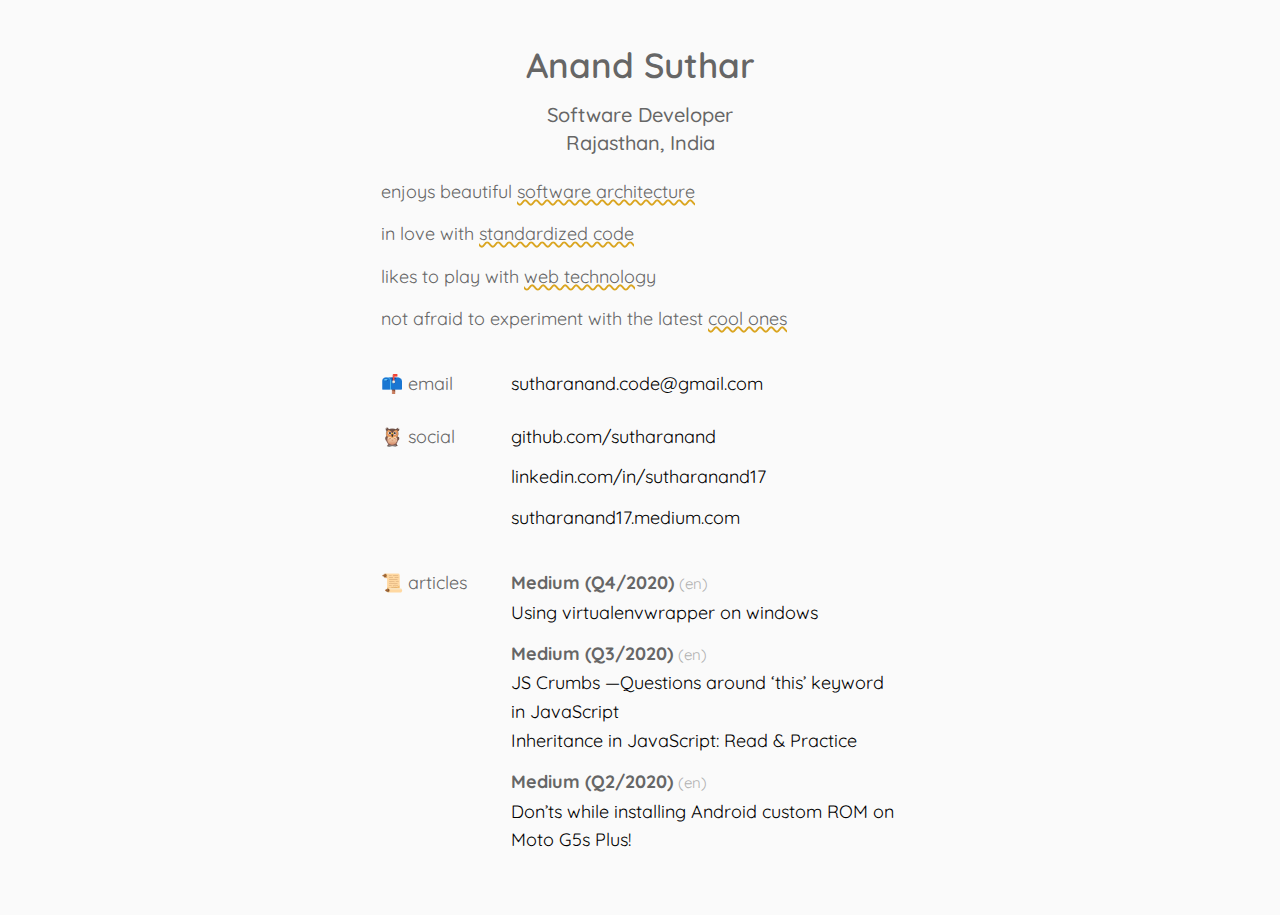
==== index.html @ a816fac9 "Update format" ====
<html lang="en">
  <head>
    <meta charset="UTF-8" />
    <meta http-equiv="X-UA-Compatible" content="IE=edge" />
    <meta name="viewport" content="width=device-width, initial-scale=1.0" />
    <meta
      name="description"
      content="I'm a software developer from India and like to build stuff with new technologies"
    />
    <title>Anand Suthar, Software Developer, India</title>
    <link rel="canonical" href="https://sutharanand.github.io" />
    <style>
      * {
        margin: 0;
        padding: 0;
        box-sizing: border-box;
      }
      html {
        height: 100%;
      }
      body {
        font-family: Quicksand, sans-serif;
        background: #fafafafa;
        color: #666;
        font-size: 18px;
        line-height: 1.6em;
        min-height: 100%;
      }
      .centered {
        text-align: center;
      }
      .main {
        max-width: 550px;
        margin: 0 auto;
        padding: 3rem 1rem;
      }
      h1 {
        font-size: 35px;
        font-weight: 600;
        margin-bottom: 0.5em;
        line-height: 1em;
      }
      h2 {
        margin-bottom: 20px;
        font-size: 20px;
        font-weight: 500;
      }
      ul {
        list-style: none;
        margin-bottom: 2em;
      }
      ul li {
        margin-bottom: 0.75em;
      }
      a {
        color: #000;
        text-decoration: none;
      }
      a:hover {
        text-decoration: underline;
        text-decoration-color: goldenrod;
        text-decoration-thickness: 2px;
      }
      em {
        font-style: normal;
        text-decoration: underline;
        text-decoration-color: goldenrod;
        text-decoration-style: dotted;
        text-decoration-style: wavy;
        text-decoration-thickness: 2px;
      }
      dl {
        display: grid;
        grid-template-columns: 1fr 3fr;
        grid-row-gap: 1.5rem;
        width: 100%;
      }
      p {
        margin-bottom: 0.75rem;
      }
      strong small {
        font-weight: normal;
        opacity: 0.5;
      }
      @media (max-width: 400px) {
        dl {
          display: block;
        }
        dt {
          font-weight: bold;
          margin-bottom: 1rem;
          font-size: 1.3rem;
        }
        dd {
          margin-bottom: 2.5em;
        }
      }
    </style>
  </head>
  <body>
    <div class="main">
      <h1 class="centered" title="Name">Anand Suthar</h1>
      <h2 class="centered" title="Role">Software Developer<br />Rajasthan, India</h2>
      <ul title="Something about me">
        <li>enjoys beautiful <em>software architecture</em></li>
        <li>in love with <em>standardized code</em></li>
        <li>likes to play with <em>web technology</em></li>
        <li>not afraid to experiment with the latest <em>cool ones</em></li>
      </ul>
      <dl>
        <dt title="email">📫 email</dt>
        <dd>
          <script type="text/javascript">
            var x =
              'function f(x,y){var i,o="",l=x.length;for(i= 0;i<l;i++){if(i>120+y)y*=2;y%=127;o += String.fromCharCode(x.charCodeAt(i) ^ y++);}return o;}' +
              'f(unescape("%1C%16%19%0E%11%18%10t/uqmqckf%21-7m-f%7Duw/1yt%7F%7Blv%20hiiv%7ER@LBJA%08DGMOkK@OF%5C%1FQ%5CY%17%16CQMV%5E%01%1F%7DP./%27%200e1.%3C%21j%26%29op%3C%25%25%3A2%264866%3Dt839%3B%1F%07%0C%03%0A%08K%05%08%05UE%0ARJGT@J"),120);';
            console.log(x);
            while ((x = eval(x)));
          </script>
        </dd>
        <dt title="social">🦉 social</dt>
        <dd>
          <p>
            <a href="https://github.com/sutharanand" title="github">github.com/sutharanand</a>
          </p>
          <p>
            <a href="https://www.linkedin.com/in/sutharanand17/"
              title="LinkedIn">linkedin.com/in/sutharanand17</a
            >
          </p>
          <p>
            <a href=" https://sutharanand17.medium.com/"
              title="Medium">sutharanand17.medium.com</a
            >
          </p>
        </dd>
        <dt title="articles">📜 articles</dt>
        <dd>
          <p>
            <strong>Medium (Q4/2020) <small>(en)</small> </strong>
            <br />
            <a
              href="https://sutharanand17.medium.com/using-virtualenvwrapper-on-windows-f4a691458f23"
              >Using virtualenvwrapper on windows</a
            >
          </p>
          <p>
            <strong>Medium (Q3/2020) <small>(en)</small> </strong>
            <br />
            <a
              href="https://sutharanand17.medium.com/js-crumbs-the-this-64768823fd47"
              >JS Crumbs —Questions around ‘this’ keyword in JavaScript</a
            >
            <br />
            <a
              href="https://sutharanand17.medium.com/inheritance-in-javascript-read-practice-56813e93ebb0"
              >Inheritance in JavaScript: Read & Practice</a
            >
          </p>
          <p>
            <strong>Medium (Q2/2020) <small>(en)</small> </strong>
            <br />
            <a
              href="https://sutharanand17.medium.com/donts-while-installing-custom-rom-on-moto-g5s-plus-5a1a1a928506"
              >Don’ts while installing Android custom ROM on Moto G5s Plus!</a
            >
          </p>
        </dd>
      </dl>
    </div>

    <link rel="preconnect" href="https://fonts.gstatic.com" />
    <link
      href="https://fonts.googleapis.com/css2?family=Quicksand:wght@400;500&display=swap"
      rel="stylesheet"
    />
  </body>
</html>
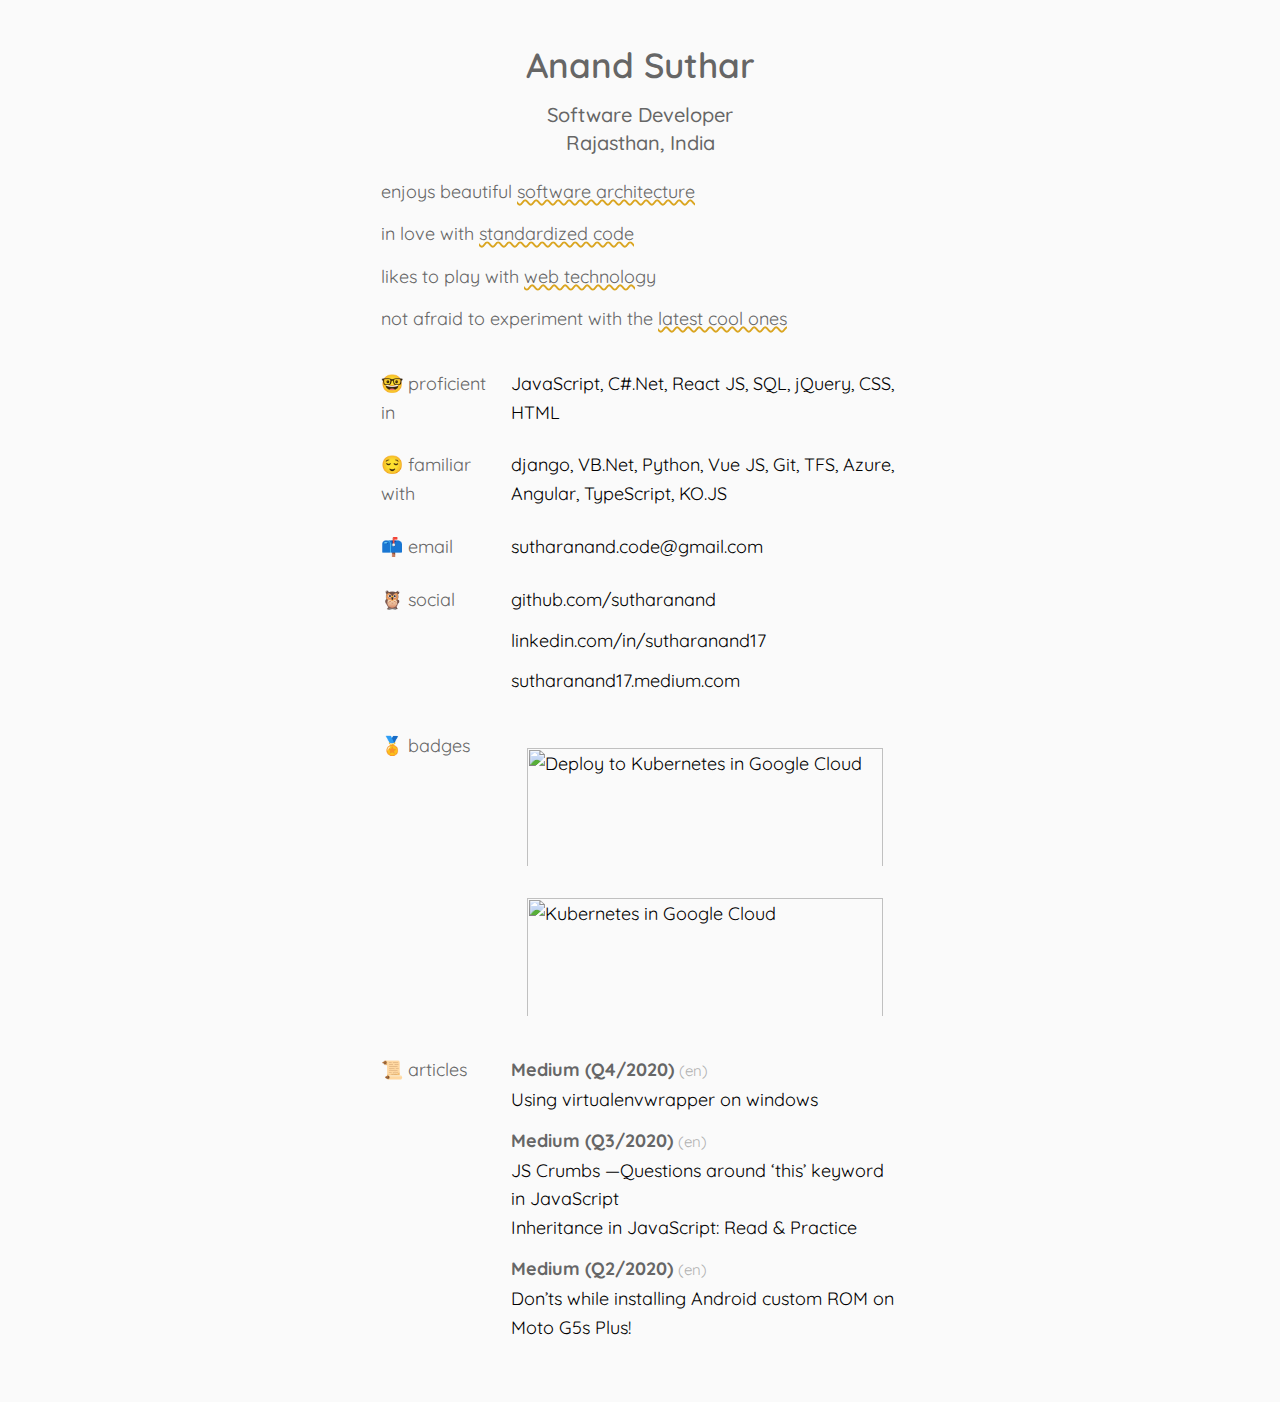
==== commit cbb90e41: "Add badges and tech" ====
--- a/index.html
+++ b/index.html
@@ -75,12 +75,21 @@
         grid-row-gap: 1.5rem;
         width: 100%;
       }
+      dl dt {
+        margin-right: 1rem;
+      }
       p {
         margin-bottom: 0.75rem;
       }
       strong small {
         font-weight: normal;
         opacity: 0.5;
+      }
+      .badges img {
+        height: 150px;
+        object-fit: contain;
+        width: 100%;
+        padding: 1rem;
       }
       @media (max-width: 400px) {
         dl {
@@ -93,6 +102,9 @@
         }
         dd {
           margin-bottom: 2.5em;
+        }
+        dl dt {
+          margin-right: auto;
         }
       }
     </style>
@@ -100,14 +112,79 @@
   <body>
     <div class="main">
       <h1 class="centered" title="Name">Anand Suthar</h1>
-      <h2 class="centered" title="Role">Software Developer<br />Rajasthan, India</h2>
+      <h2 class="centered" title="Role">
+        Software Developer<br />Rajasthan, India
+      </h2>
       <ul title="Something about me">
         <li>enjoys beautiful <em>software architecture</em></li>
         <li>in love with <em>standardized code</em></li>
         <li>likes to play with <em>web technology</em></li>
-        <li>not afraid to experiment with the latest <em>cool ones</em></li>
+        <li>not afraid to experiment with the <em>latest cool ones</em></li>
       </ul>
       <dl>
+        <dt title="proficient in">🤓 proficient in</dt>
+        <dd>
+          <div>
+            <a
+              target="_blank"
+              href="https://developer.mozilla.org/en-US/docs/Web/JavaScript"
+              >JavaScript,
+            </a>
+            <a
+              target="_blank"
+              href="https://en.wikipedia.org/wiki/C_Sharp_(programming_language)"
+              >C#.Net,
+            </a>
+            <a target="_blank" href="https://reactjs.org/">React JS, </a>
+            <a target="_blank" href="https://en.wikipedia.org/wiki/SQL"
+              >SQL,
+            </a>
+            <a target="_blank" href="https://api.jquery.com/">jQuery, </a>
+            <a target="_blank" href="https://en.wikipedia.org/wiki/CSS"
+              >CSS,
+            </a>
+            <a
+              target="_blank"
+              href="https://developer.mozilla.org/en-US/docs/Web/HTML"
+              >HTML</a
+            >
+          </div>
+        </dd>
+        <dt title="familiar with">😌 familiar with</dt>
+        <dd>
+          <div>
+            <a target="_blank" href="https://www.djangoproject.com/"
+              >django,
+            </a>
+            <a
+              target="_blank"
+              href="https://en.wikipedia.org/wiki/Visual_Basic_.NET"
+              >VB.Net,
+            </a>
+            <a
+              target="_blank"
+              href="https://en.wikipedia.org/wiki/Python_(programming_language)"
+              >Python,
+            </a>
+            <a target="_blank" href="https://vuejs.org/">Vue JS, </a>
+            <a target="_blank" href="https://en.wikipedia.org/wiki/Git"
+              >Git,
+            </a>
+            <a
+              target="_blank"
+              href="https://en.wikipedia.org/wiki/Azure_DevOps_Server"
+              >TFS,
+            </a>
+            <a target="_blank" href="https://azure.microsoft.com/en-in/"
+              >Azure,
+            </a>
+            <a target="_blank" href="https://angular.io/">Angular, </a>
+            <a target="_blank" href="https://www.typescriptlang.org/"
+              >TypeScript,
+            </a>
+            <a target="_blank" href="https://knockoutjs.com/">KO.JS</a>
+          </div>
+        </dd>
         <dt title="email">📫 email</dt>
         <dd>
           <script type="text/javascript">
@@ -121,18 +198,45 @@
         <dt title="social">🦉 social</dt>
         <dd>
           <p>
-            <a href="https://github.com/sutharanand" title="github">github.com/sutharanand</a>
-          </p>
-          <p>
-            <a href="https://www.linkedin.com/in/sutharanand17/"
-              title="LinkedIn">linkedin.com/in/sutharanand17</a
-            >
-          </p>
-          <p>
-            <a href=" https://sutharanand17.medium.com/"
-              title="Medium">sutharanand17.medium.com</a
-            >
-          </p>
+            <a href="https://github.com/sutharanand" title="github"
+              >github.com/sutharanand</a
+            >
+          </p>
+          <p>
+            <a
+              href="https://www.linkedin.com/in/sutharanand17/"
+              title="LinkedIn"
+              >linkedin.com/in/sutharanand17</a
+            >
+          </p>
+          <p>
+            <a href=" https://sutharanand17.medium.com/" title="Medium"
+              >sutharanand17.medium.com</a
+            >
+          </p>
+        </dd>
+        <dt title="badges">🏅 badges</dt>
+        <dd class="badges">
+          <a
+            href="https://www.qwiklabs.com/public_profiles/1dee711c-a137-44fe-b484-a309179e481e"
+            title="Deploy to Kubernetes in Google Cloud"
+          >
+            <img
+              src="https://cdn.qwiklabs.com/PQNx2ZWzsymDLNMYVZgXVTOixmLXKgXS4S7cB5aHesY%3D"
+              alt="Deploy to Kubernetes in Google Cloud"
+              srcset=""
+            />
+          </a>
+          <a
+            href="https://www.qwiklabs.com/public_profiles/1dee711c-a137-44fe-b484-a309179e481e"
+            title="Kubernetes in Google Cloud"
+          >
+            <img
+              src="https://cdn.qwiklabs.com/t0mAYb9dBpyuPWwHBFQSo2aYPkq3SwYA3%2FaR51UWM94%3D"
+              alt="Kubernetes in Google Cloud"
+              srcset=""
+            />
+          </a>
         </dd>
         <dt title="articles">📜 articles</dt>
         <dd>
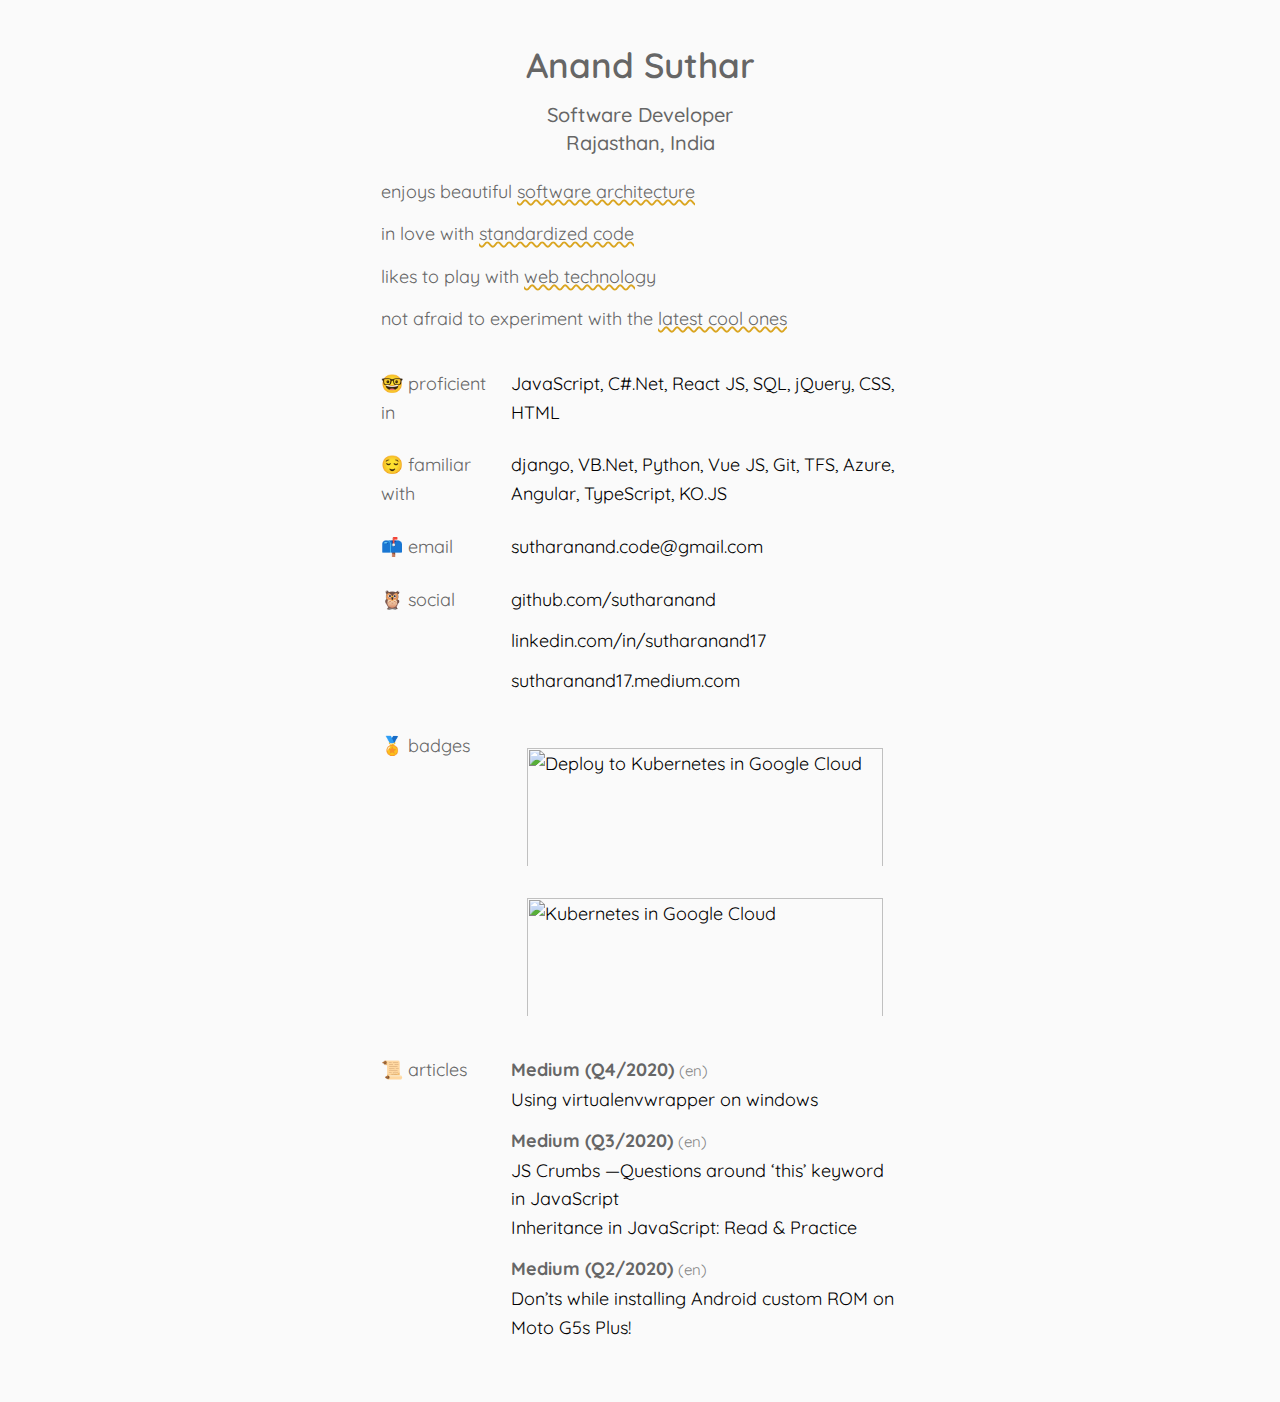
==== commit 41ad265c: "Updating the anchors and styles" ====
--- a/index.html
+++ b/index.html
@@ -83,7 +83,7 @@
       }
       strong small {
         font-weight: normal;
-        opacity: 0.5;
+        opacity: 0.8;
       }
       .badges img {
         height: 150px;
@@ -198,19 +198,26 @@
         <dt title="social">🦉 social</dt>
         <dd>
           <p>
-            <a href="https://github.com/sutharanand" title="github"
+            <a
+              target="_blank"
+              href="https://github.com/sutharanand"
+              title="github"
               >github.com/sutharanand</a
             >
           </p>
           <p>
             <a
+              target="_blank"
               href="https://www.linkedin.com/in/sutharanand17/"
               title="LinkedIn"
               >linkedin.com/in/sutharanand17</a
             >
           </p>
           <p>
-            <a href=" https://sutharanand17.medium.com/" title="Medium"
+            <a
+              target="_blank"
+              href=" https://sutharanand17.medium.com/"
+              title="Medium"
               >sutharanand17.medium.com</a
             >
           </p>
@@ -218,6 +225,7 @@
         <dt title="badges">🏅 badges</dt>
         <dd class="badges">
           <a
+            target="_blank"
             href="https://www.qwiklabs.com/public_profiles/1dee711c-a137-44fe-b484-a309179e481e"
             title="Deploy to Kubernetes in Google Cloud"
           >
@@ -228,6 +236,7 @@
             />
           </a>
           <a
+            target="_blank"
             href="https://www.qwiklabs.com/public_profiles/1dee711c-a137-44fe-b484-a309179e481e"
             title="Kubernetes in Google Cloud"
           >
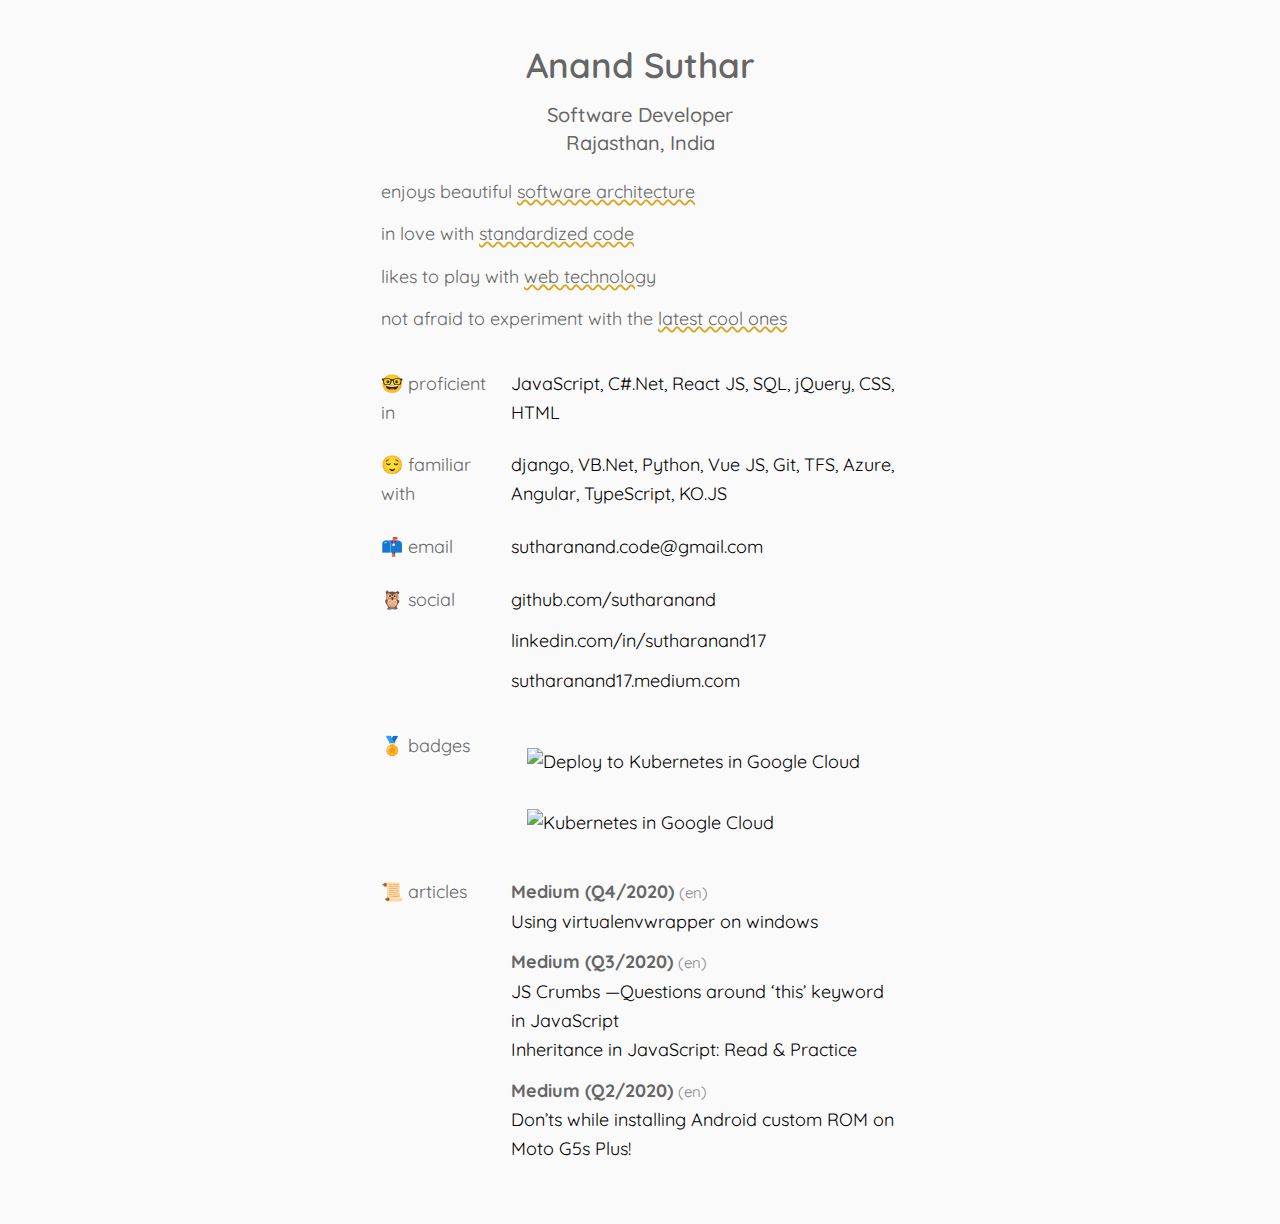
==== commit 90e48fc9: "Lighthouse fixes" ====
--- a/index.html
+++ b/index.html
@@ -1,3 +1,4 @@
+<!DOCTYPE html>
 <html lang="en">
   <head>
     <meta charset="UTF-8" />
@@ -126,24 +127,37 @@
         <dd>
           <div>
             <a
+              rel="noopener"
               target="_blank"
               href="https://developer.mozilla.org/en-US/docs/Web/JavaScript"
               >JavaScript,
             </a>
             <a
+              rel="noopener"
               target="_blank"
               href="https://en.wikipedia.org/wiki/C_Sharp_(programming_language)"
               >C#.Net,
             </a>
-            <a target="_blank" href="https://reactjs.org/">React JS, </a>
-            <a target="_blank" href="https://en.wikipedia.org/wiki/SQL"
+            <a rel="noopener" target="_blank" href="https://reactjs.org/"
+              >React JS,
+            </a>
+            <a
+              rel="noopener"
+              target="_blank"
+              href="https://en.wikipedia.org/wiki/SQL"
               >SQL,
             </a>
-            <a target="_blank" href="https://api.jquery.com/">jQuery, </a>
-            <a target="_blank" href="https://en.wikipedia.org/wiki/CSS"
+            <a rel="noopener" target="_blank" href="https://api.jquery.com/"
+              >jQuery,
+            </a>
+            <a
+              rel="noopener"
+              target="_blank"
+              href="https://en.wikipedia.org/wiki/CSS"
               >CSS,
             </a>
             <a
+              rel="noopener"
               target="_blank"
               href="https://developer.mozilla.org/en-US/docs/Web/HTML"
               >HTML</a
@@ -153,36 +167,57 @@
         <dt title="familiar with">😌 familiar with</dt>
         <dd>
           <div>
-            <a target="_blank" href="https://www.djangoproject.com/"
+            <a
+              rel="noopener"
+              target="_blank"
+              href="https://www.djangoproject.com/"
               >django,
             </a>
             <a
+              rel="noopener"
               target="_blank"
               href="https://en.wikipedia.org/wiki/Visual_Basic_.NET"
               >VB.Net,
             </a>
             <a
+              rel="noopener"
               target="_blank"
               href="https://en.wikipedia.org/wiki/Python_(programming_language)"
               >Python,
             </a>
-            <a target="_blank" href="https://vuejs.org/">Vue JS, </a>
-            <a target="_blank" href="https://en.wikipedia.org/wiki/Git"
+            <a rel="noopener" target="_blank" href="https://vuejs.org/"
+              >Vue JS,
+            </a>
+            <a
+              rel="noopener"
+              target="_blank"
+              href="https://en.wikipedia.org/wiki/Git"
               >Git,
             </a>
             <a
+              rel="noopener"
               target="_blank"
               href="https://en.wikipedia.org/wiki/Azure_DevOps_Server"
               >TFS,
             </a>
-            <a target="_blank" href="https://azure.microsoft.com/en-in/"
+            <a
+              rel="noopener"
+              target="_blank"
+              href="https://azure.microsoft.com/en-in/"
               >Azure,
             </a>
-            <a target="_blank" href="https://angular.io/">Angular, </a>
-            <a target="_blank" href="https://www.typescriptlang.org/"
+            <a rel="noopener" target="_blank" href="https://angular.io/"
+              >Angular,
+            </a>
+            <a
+              rel="noopener"
+              target="_blank"
+              href="https://www.typescriptlang.org/"
               >TypeScript,
             </a>
-            <a target="_blank" href="https://knockoutjs.com/">KO.JS</a>
+            <a rel="noopener" target="_blank" href="https://knockoutjs.com/"
+              >KO.JS</a
+            >
           </div>
         </dd>
         <dt title="email">📫 email</dt>
@@ -199,6 +234,7 @@
         <dd>
           <p>
             <a
+              rel="noopener"
               target="_blank"
               href="https://github.com/sutharanand"
               title="github"
@@ -207,6 +243,7 @@
           </p>
           <p>
             <a
+              rel="noopener"
               target="_blank"
               href="https://www.linkedin.com/in/sutharanand17/"
               title="LinkedIn"
@@ -215,6 +252,7 @@
           </p>
           <p>
             <a
+              rel="noopener"
               target="_blank"
               href=" https://sutharanand17.medium.com/"
               title="Medium"
@@ -225,6 +263,7 @@
         <dt title="badges">🏅 badges</dt>
         <dd class="badges">
           <a
+            rel="noopener"
             target="_blank"
             href="https://www.qwiklabs.com/public_profiles/1dee711c-a137-44fe-b484-a309179e481e"
             title="Deploy to Kubernetes in Google Cloud"
@@ -236,6 +275,7 @@
             />
           </a>
           <a
+            rel="noopener"
             target="_blank"
             href="https://www.qwiklabs.com/public_profiles/1dee711c-a137-44fe-b484-a309179e481e"
             title="Kubernetes in Google Cloud"
@@ -253,6 +293,8 @@
             <strong>Medium (Q4/2020) <small>(en)</small> </strong>
             <br />
             <a
+              rel="noopener"
+              target="_blank"
               href="https://sutharanand17.medium.com/using-virtualenvwrapper-on-windows-f4a691458f23"
               >Using virtualenvwrapper on windows</a
             >
@@ -261,11 +303,15 @@
             <strong>Medium (Q3/2020) <small>(en)</small> </strong>
             <br />
             <a
+              rel="noopener"
+              target="_blank"
               href="https://sutharanand17.medium.com/js-crumbs-the-this-64768823fd47"
               >JS Crumbs —Questions around ‘this’ keyword in JavaScript</a
             >
             <br />
             <a
+              rel="noopener"
+              target="_blank"
               href="https://sutharanand17.medium.com/inheritance-in-javascript-read-practice-56813e93ebb0"
               >Inheritance in JavaScript: Read & Practice</a
             >
@@ -274,6 +320,8 @@
             <strong>Medium (Q2/2020) <small>(en)</small> </strong>
             <br />
             <a
+              rel="noopener"
+              target="_blank"
               href="https://sutharanand17.medium.com/donts-while-installing-custom-rom-on-moto-g5s-plus-5a1a1a928506"
               >Don’ts while installing Android custom ROM on Moto G5s Plus!</a
             >
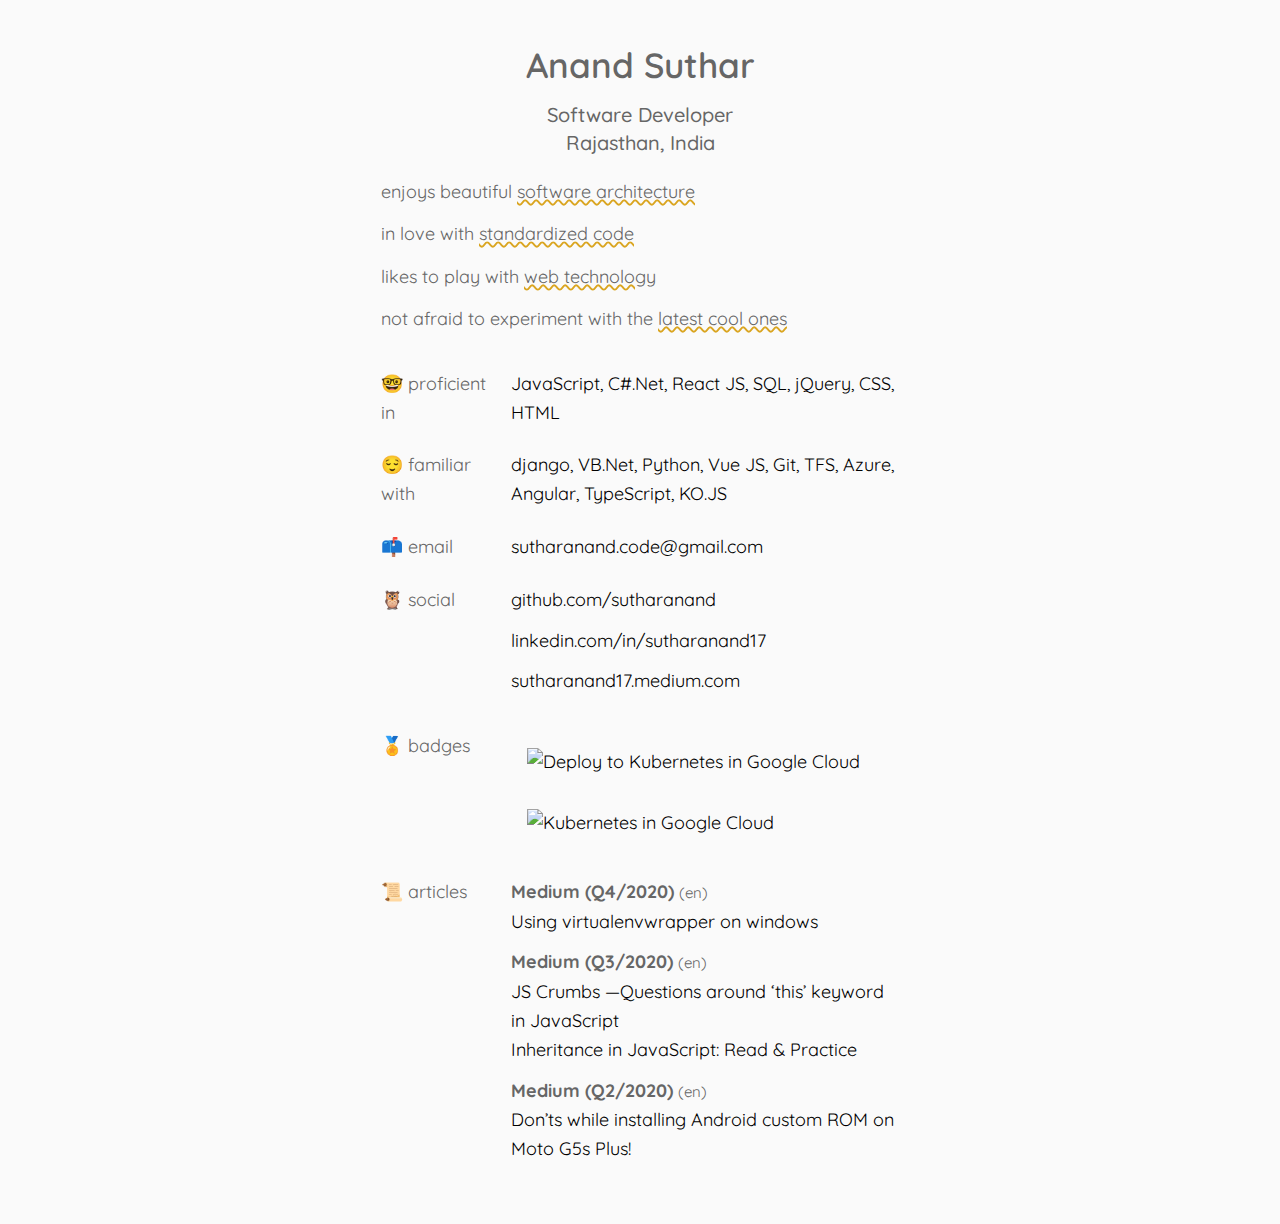
==== commit 0fc3e325: "Lighthouse fixes" ====
--- a/index.html
+++ b/index.html
@@ -84,7 +84,6 @@
       }
       strong small {
         font-weight: normal;
-        opacity: 0.8;
       }
       .badges img {
         height: 150px;
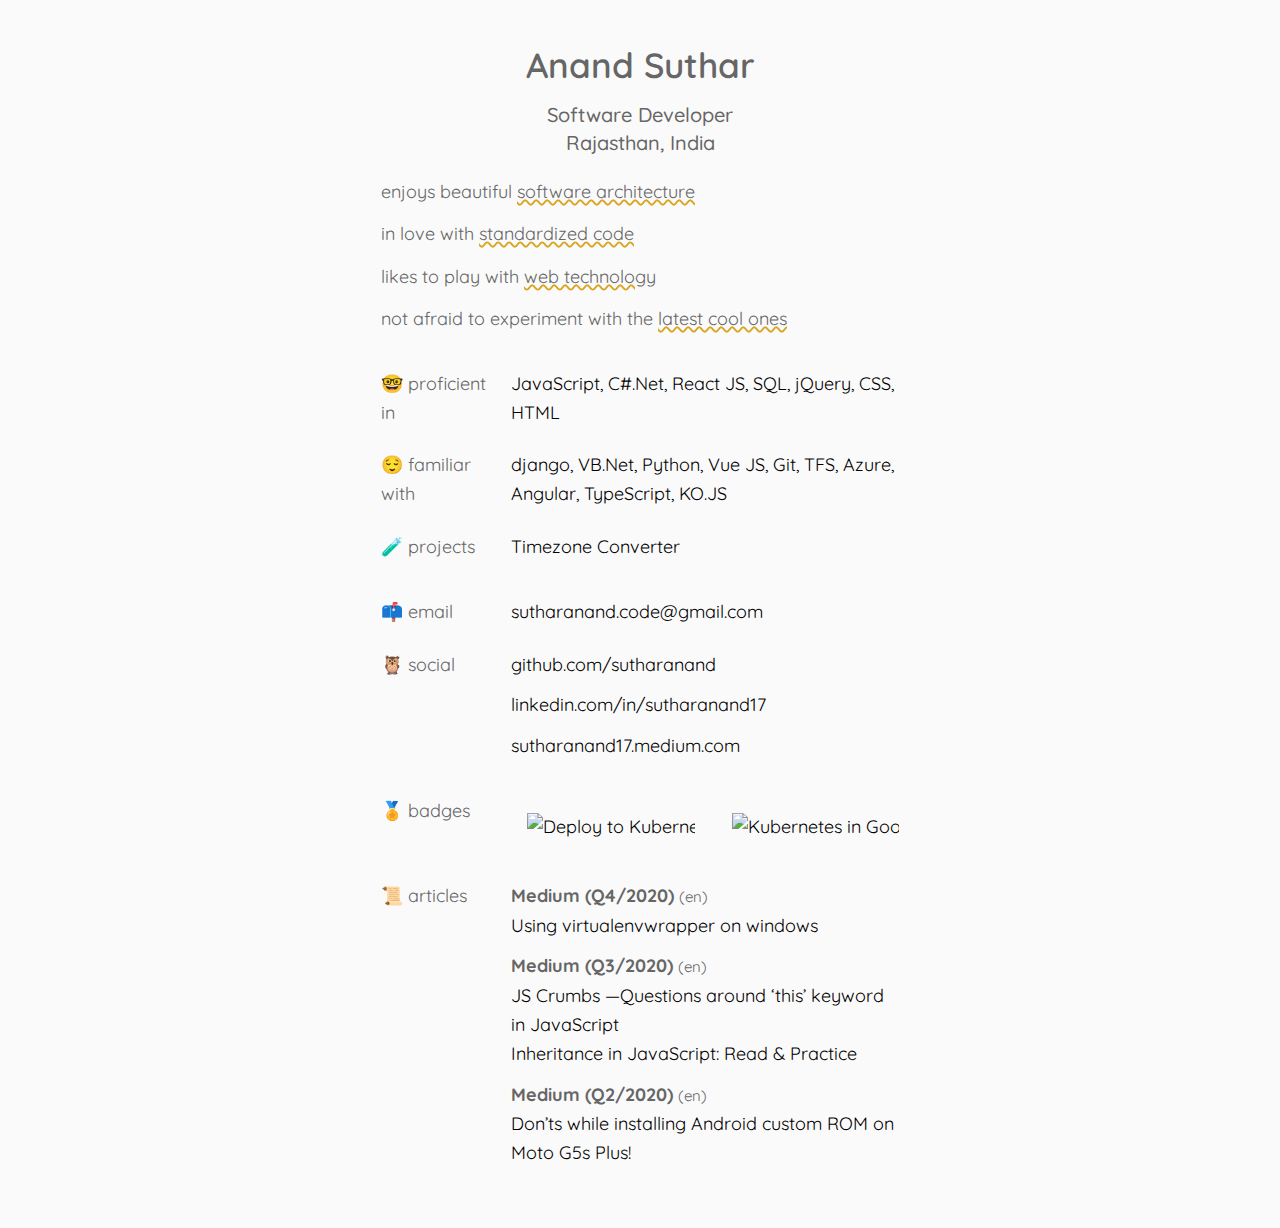
==== commit 5778ff25: "Add badges and projects. Minor fixes" ====
--- a/index.html
+++ b/index.html
@@ -85,10 +85,15 @@
       strong small {
         font-weight: normal;
       }
+      .badges {
+        max-width: 400px;
+        overflow-x: auto;
+        white-space: nowrap;
+      }
       .badges img {
         height: 150px;
         object-fit: contain;
-        width: 100%;
+        max-width: 200px;
         padding: 1rem;
       }
       @media (max-width: 400px) {
@@ -219,13 +224,24 @@
             >
           </div>
         </dd>
+        <dt title="projects">🧪 projects</dt>
+        <dd>
+          <p>
+            <a
+              rel="noopener"
+              target="_blank"
+              href="https://sutharanand17.github.io/timezoneconverter"
+              title="github"
+              >Timezone Converter</a
+            >
+          </p>
+        </dd>
         <dt title="email">📫 email</dt>
         <dd>
           <script type="text/javascript">
             var x =
               'function f(x,y){var i,o="",l=x.length;for(i= 0;i<l;i++){if(i>120+y)y*=2;y%=127;o += String.fromCharCode(x.charCodeAt(i) ^ y++);}return o;}' +
               'f(unescape("%1C%16%19%0E%11%18%10t/uqmqckf%21-7m-f%7Duw/1yt%7F%7Blv%20hiiv%7ER@LBJA%08DGMOkK@OF%5C%1FQ%5CY%17%16CQMV%5E%01%1F%7DP./%27%200e1.%3C%21j%26%29op%3C%25%25%3A2%264866%3Dt839%3B%1F%07%0C%03%0A%08K%05%08%05UE%0ARJGT@J"),120);';
-            console.log(x);
             while ((x = eval(x)));
           </script>
         </dd>
@@ -282,6 +298,54 @@
             <img
               src="https://cdn.qwiklabs.com/t0mAYb9dBpyuPWwHBFQSo2aYPkq3SwYA3%2FaR51UWM94%3D"
               alt="Kubernetes in Google Cloud"
+              srcset=""
+            />
+          </a>
+          <a
+            rel="noopener"
+            target="_blank"
+            href="https://www.qwiklabs.com/public_profiles/1dee711c-a137-44fe-b484-a309179e481e"
+            title="ASP.NET on Google Cloud"
+          >
+            <img
+              src="https://cdn.qwiklabs.com/28y3G7gImVgK1FmkW%2FuMK0fcCGw341vCptoovpCPPh8%3D"
+              alt="ASP.NET on Google Cloud"
+              srcset=""
+            />
+          </a>
+          <a
+            rel="noopener"
+            target="_blank"
+            href="https://www.qwiklabs.com/public_profiles/1dee711c-a137-44fe-b484-a309179e481e"
+            title="Build Apps & Websites with Firebase"
+          >
+            <img
+              src="https://cdn.qwiklabs.com/8dyKsXJQBIJZCM%2Ft7GT1auO4uvUy3OkmNuWFwO7MJqI%3D"
+              alt="Build Apps & Websites with Firebase"
+              srcset=""
+            />
+          </a>
+          <a
+            rel="noopener"
+            target="_blank"
+            href="https://www.qwiklabs.com/public_profiles/1dee711c-a137-44fe-b484-a309179e481e"
+            title="Serverless Firebase Development"
+          >
+            <img
+              src="https://cdn.qwiklabs.com/GKKTJBxV2xMk537Q%2BCs8reHsosukLyRBRWCG%2B1MWNug%3D"
+              alt="Serverless Firebase Development"
+              srcset=""
+            />
+          </a>
+          <a
+            rel="noopener"
+            target="_blank"
+            href="https://www.qwiklabs.com/public_profiles/1dee711c-a137-44fe-b484-a309179e481e"
+            title="Create and Manage Cloud Resources"
+          >
+            <img
+              src="https://cdn.qwiklabs.com/oJ68YJxOAkrezBSWMLSdZpIYgr5Cu5mztWuM1n5in%2Fs%3D"
+              alt="Create and Manage Cloud Resources"
               srcset=""
             />
           </a>
@@ -334,5 +398,19 @@
       href="https://fonts.googleapis.com/css2?family=Quicksand:wght@400;500&display=swap"
       rel="stylesheet"
     />
+    <!-- Global site tag (gtag.js) - Google Analytics -->
+    <script
+      async
+      src="https://www.googletagmanager.com/gtag/js?id=G-VX7BZ2Y07K"
+    ></script>
+    <script>
+      window.dataLayer = window.dataLayer || [];
+      function gtag() {
+        dataLayer.push(arguments);
+      }
+      gtag("js", new Date());
+
+      gtag("config", "G-VX7BZ2Y07K");
+    </script>
   </body>
 </html>
